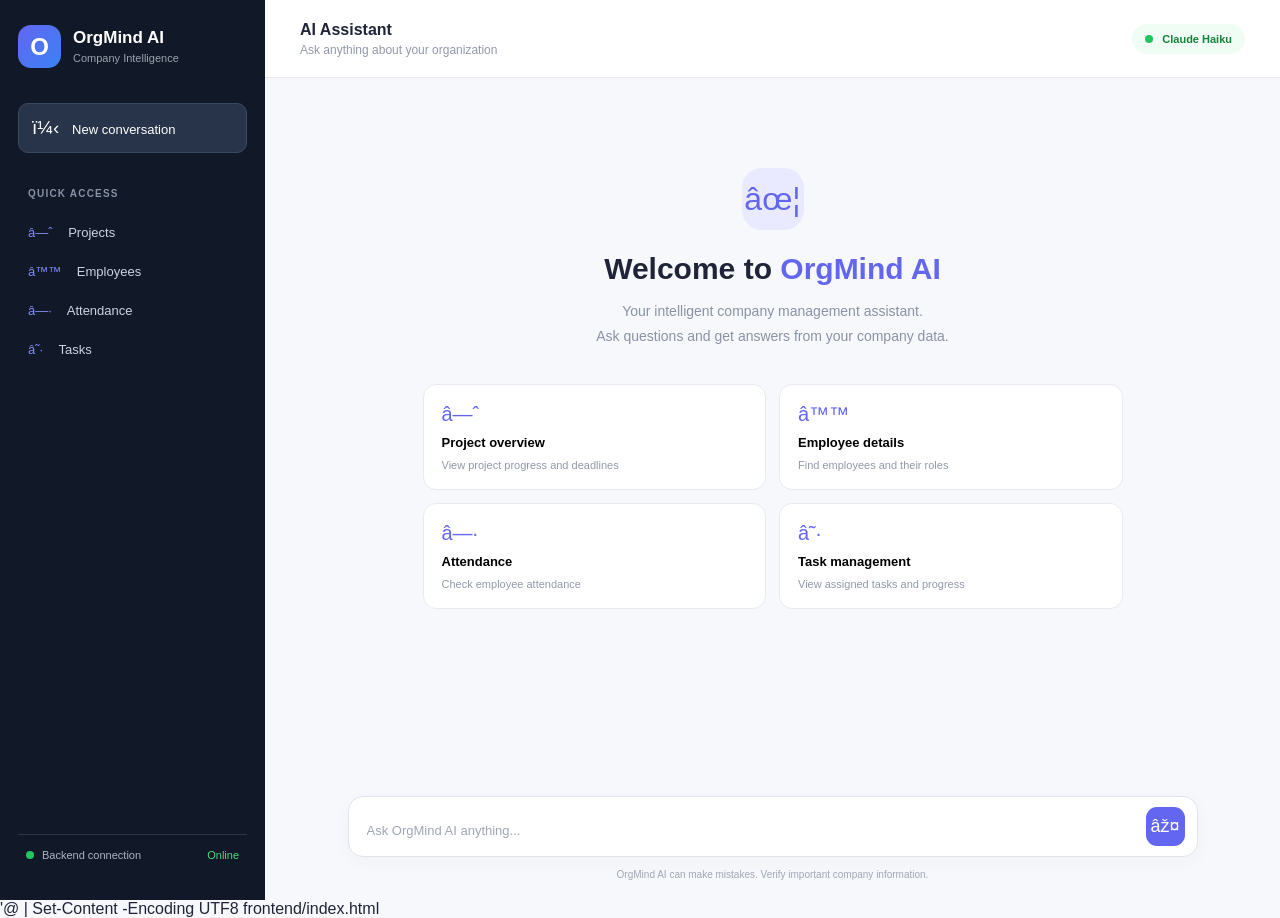
==== frontend/index.html @ 0fbc82f6 "Build OrgMind AI chatbot with Claude integration and frontend" ====
﻿<!DOCTYPE html>
<html lang="en">
<head>
    <meta charset="UTF-8">
    <meta name="viewport" content="width=device-width, initial-scale=1.0">
    <title>OrgMind AI | Company Intelligence</title>
    <link rel="stylesheet" href="style.css">
</head>
<body>

    <div class="app-container">

        <aside class="sidebar">
            <div class="brand">
                <div class="brand-icon">O</div>
                <div>
                    <h2>OrgMind AI</h2>
                    <span>Company Intelligence</span>
                </div>
            </div>

            <button class="new-chat" id="newChatBtn">
                <span>ï¼‹</span> New conversation
            </button>

            <div class="sidebar-section">
                <p class="section-label">QUICK ACCESS</p>
                <button class="suggestion" data-question="Show me all ongoing projects">
                    <span>â—ˆ</span> Projects
                </button>
                <button class="suggestion" data-question="Who works in the Development department?">
                    <span>â™™</span> Employees
                </button>
                <button class="suggestion" data-question="Show Abin's attendance for the last 7 days">
                    <span>â—·</span> Attendance
                </button>
                <button class="suggestion" data-question="What tasks are assigned to Abin?">
                    <span>â˜·</span> Tasks
                </button>
            </div>

            <div class="sidebar-footer">
                <div class="status-dot"></div>
                <span>Backend connection</span>
                <span class="online">Online</span>
            </div>
        </aside>

        <main class="main-content">

            <header class="topbar">
                <div>
                    <h3>AI Assistant</h3>
                    <p>Ask anything about your organization</p>
                </div>
                <div class="model-label">
                    <span class="status-dot"></span>
                    Claude Haiku
                </div>
            </header>

            <section class="chat-area" id="chatArea">

                <div class="welcome-screen" id="welcomeScreen">
                    <div class="welcome-icon">âœ¦</div>
                    <h1>Welcome to <span>OrgMind AI</span></h1>
                    <p>Your intelligent company management assistant.<br>
                    Ask questions and get answers from your company data.</p>

                    <div class="suggestion-grid">
                        <button class="suggestion-card" data-question="Show me all ongoing projects">
                            <span>â—ˆ</span>
                            <strong>Project overview</strong>
                            <small>View project progress and deadlines</small>
                        </button>

                        <button class="suggestion-card" data-question="Who works in the Development department?">
                            <span>â™™</span>
                            <strong>Employee details</strong>
                            <small>Find employees and their roles</small>
                        </button>

                        <button class="suggestion-card" data-question="Show Abin's attendance for the last 7 days">
                            <span>â—·</span>
                            <strong>Attendance</strong>
                            <small>Check employee attendance</small>
                        </button>

                        <button class="suggestion-card" data-question="What tasks are assigned to Abin?">
                            <span>â˜·</span>
                            <strong>Task management</strong>
                            <small>View assigned tasks and progress</small>
                        </button>
                    </div>
                </div>

                <div class="messages" id="messages"></div>

            </section>

            <footer class="input-area">
                <form id="chatForm" class="chat-form">
                    <textarea
                        id="messageInput"
                        placeholder="Ask OrgMind AI anything..."
                        rows="1"
                        maxlength="2000"
                    ></textarea>

                    <button type="submit" id="sendBtn" aria-label="Send message">
                        âž¤
                    </button>
                </form>
                <p class="disclaimer">
                    OrgMind AI can make mistakes. Verify important company information.
                </p>
            </footer>

        </main>
    </div>

    <script src="script.js"></script>
</body>
</html>
'@ | Set-Content -Encoding UTF8 frontend/index.html
---- frontend/style.css ----
﻿* {
    margin: 0;
    padding: 0;
    box-sizing: border-box;
}

body {
    font-family: Inter, "Segoe UI", Arial, sans-serif;
    background: #f7f8fc;
    color: #202438;
}

button, textarea {
    font: inherit;
}

button {
    cursor: pointer;
}

.app-container {
    display: flex;
    height: 100vh;
    overflow: hidden;
}

/* Sidebar */

.sidebar {
    width: 265px;
    background: #111827;
    color: white;
    padding: 25px 18px;
    display: flex;
    flex-direction: column;
    flex-shrink: 0;
}

.brand {
    display: flex;
    align-items: center;
    gap: 12px;
    margin-bottom: 35px;
}

.brand-icon {
    width: 43px;
    height: 43px;
    border-radius: 13px;
    background: linear-gradient(135deg, #6366f1, #3b82f6);
    display: grid;
    place-items: center;
    font-size: 24px;
    font-weight: bold;
}

.brand h2 {
    font-size: 17px;
}

.brand span {
    color: #9ca3af;
    font-size: 11px;
}

.new-chat {
    width: 100%;
    padding: 13px;
    background: #273449;
    color: white;
    border: 1px solid #3b4b62;
    border-radius: 10px;
    text-align: left;
    font-size: 13px;
    margin-bottom: 35px;
}

.new-chat:hover {
    background: #35445c;
}

.new-chat span {
    margin-right: 9px;
    font-size: 19px;
}

.section-label {
    color: #8793a7;
    font-size: 10px;
    font-weight: bold;
    letter-spacing: 1.2px;
    margin: 0 0 14px 10px;
}

.suggestion {
    width: 100%;
    padding: 12px 10px;
    color: #cbd5e1;
    background: transparent;
    border: none;
    border-radius: 8px;
    text-align: left;
    font-size: 13px;
}

.suggestion:hover {
    background: #263449;
}

.suggestion span {
    margin-right: 12px;
    color: #818cf8;
}

.sidebar-footer {
    margin-top: auto;
    padding: 14px 8px;
    border-top: 1px solid #293548;
    display: flex;
    align-items: center;
    gap: 8px;
    color: #aab5c6;
    font-size: 11px;
}

.status-dot {
    width: 8px;
    height: 8px;
    background: #22c55e;
    border-radius: 50%;
    display: inline-block;
}

.online {
    color: #4ade80;
    margin-left: auto;
}

/* Main */

.main-content {
    flex: 1;
    min-width: 0;
    display: flex;
    flex-direction: column;
}

.topbar {
    height: 78px;
    background: white;
    border-bottom: 1px solid #e9ebf1;
    padding: 0 35px;
    display: flex;
    align-items: center;
    justify-content: space-between;
}

.topbar h3 {
    font-size: 16px;
}

.topbar p {
    color: #9299a9;
    font-size: 12px;
    margin-top: 4px;
}

.model-label {
    display: flex;
    align-items: center;
    gap: 9px;
    background: #f0fdf4;
    color: #15803d;
    padding: 9px 13px;
    border-radius: 20px;
    font-size: 11px;
    font-weight: 600;
}

/* Chat area */

.chat-area {
    flex: 1;
    overflow-y: auto;
    padding: 35px 20px;
}

.welcome-screen {
    max-width: 700px;
    margin: 55px auto 0;
    text-align: center;
}

.welcome-icon {
    width: 62px;
    height: 62px;
    display: grid;
    place-items: center;
    margin: 0 auto 22px;
    background: #e9eaff;
    color: #6366f1;
    border-radius: 20px;
    font-size: 32px;
}

.welcome-screen h1 {
    font-size: 30px;
    margin-bottom: 13px;
}

.welcome-screen h1 span {
    color: #6366f1;
}

.welcome-screen > p {
    color: #8b92a4;
    font-size: 14px;
    line-height: 1.8;
}

.suggestion-grid {
    display: grid;
    grid-template-columns: 1fr 1fr;
    gap: 13px;
    margin-top: 35px;
}

.suggestion-card {
    background: white;
    border: 1px solid #e8eaf2;
    border-radius: 13px;
    padding: 18px;
    text-align: left;
    display: flex;
    flex-direction: column;
    gap: 9px;
    transition: 0.2s;
}

.suggestion-card:hover {
    border-color: #818cf8;
    transform: translateY(-2px);
}

.suggestion-card span {
    color: #6366f1;
    font-size: 20px;
}

.suggestion-card strong {
    font-size: 13px;
}

.suggestion-card small {
    color: #9299a9;
    font-size: 11px;
}

/* Messages */

.messages {
    max-width: 850px;
    margin: 0 auto;
    display: flex;
    flex-direction: column;
    gap: 25px;
}

.message {
    display: flex;
    gap: 12px;
    align-items: flex-start;
}

.message.user {
    justify-content: flex-end;
}

.avatar {
    width: 34px;
    height: 34px;
    border-radius: 11px;
    background: #e9eaff;
    color: #6366f1;
    display: grid;
    place-items: center;
    flex-shrink: 0;
    font-weight: bold;
}

.user .avatar {
    order: 2;
    background: #e0e7ff;
    color: #4338ca;
}

.message-content {
    max-width: 75%;
    padding: 14px 17px;
    border-radius: 13px;
    background: white;
    border: 1px solid #eceef4;
    font-size: 13px;
    line-height: 1.8;
    overflow-wrap: anywhere;
}

.user .message-content {
    background: #6366f1;
    color: white;
    border: none;
}

.message-content strong {
    font-weight: 700;
}

.typing {
    color: #858ca0;
    font-size: 13px;
}

/* Input */

.input-area {
    background: #f7f8fc;
    padding: 15px 25px 20px;
}

.chat-form {
    max-width: 850px;
    margin: 0 auto;
    background: white;
    border: 1px solid #e1e4ed;
    border-radius: 15px;
    padding: 10px 12px 10px 18px;
    display: flex;
    align-items: flex-end;
    gap: 12px;
    box-shadow: 0 5px 20px rgba(0,0,0,0.03);
}

.chat-form:focus-within {
    border-color: #818cf8;
}

.chat-form textarea {
    flex: 1;
    resize: none;
    outline: none;
    border: none;
    background: transparent;
    padding: 8px 0;
    font-size: 13px;
    max-height: 120px;
    color: #202438;
}

.chat-form textarea::placeholder {
    color: #a0a6b5;
}

.chat-form button {
    width: 39px;
    height: 39px;
    border: none;
    border-radius: 11px;
    background: #6366f1;
    color: white;
    font-size: 18px;
}

.chat-form button:hover {
    background: #4f46e5;
}

.chat-form button:disabled {
    opacity: 0.5;
    cursor: not-allowed;
}

.disclaimer {
    text-align: center;
    color: #a0a6b5;
    font-size: 10px;
    margin-top: 12px;
}

/* Mobile */

@media (max-width: 700px) {
    .sidebar {
        display: none;
    }

    .topbar {
        padding: 0 18px;
    }

    .chat-area {
        padding: 20px 13px;
    }

    .welcome-screen {
        margin-top: 35px;
    }

    .welcome-screen h1 {
        font-size: 24px;
    }

    .suggestion-grid {
        grid-template-columns: 1fr;
    }

    .message-content {
        max-width: 85%;
    }

    .input-area {
        padding: 10px;
    }
}
Set-Content -Encoding UTF8 frontend/style.css


/* Improved chat messages */

.message-wrapper {
    display: flex;
    flex-direction: column;
    gap: 6px;
    max-width: 75%;
    animation: messageAppear 0.25s ease;
}

.message-content {
    max-width: 100%;
}

.message-time {
    font-size: 10px;
    color: #9ca3af;
    padding: 0 5px;
}

.user .message-time {
    text-align: right;
}

.message-content h3 {
    font-size: 15px;
    margin: 8px 0;
}

.typing-bubble {
    display: flex;
    align-items: center;
    gap: 5px;
    min-width: 65px;
    min-height: 42px;
}

.typing-bubble span {
    width: 7px;
    height: 7px;
    background: #818cf8;
    border-radius: 50%;
    animation: typingBounce 1.2s infinite ease-in-out;
}

.typing-bubble span:nth-child(2) {
    animation-delay: 0.15s;
}

.typing-bubble span:nth-child(3) {
    animation-delay: 0.3s;
}

.chat-form button:disabled {
    opacity: 0.5;
    cursor: not-allowed;
}

@keyframes typingBounce {
    0%, 60%, 100% {
        transform: translateY(0);
    }
    30% {
        transform: translateY(-6px);
    }
}

@keyframes messageAppear {
    from {
        opacity: 0;
        transform: translateY(8px);
    }
    to {
        opacity: 1;
        transform: translateY(0);
    }
}

@media (max-width: 700px) {
    .message-wrapper {
        max-width: 85%;
    }
}
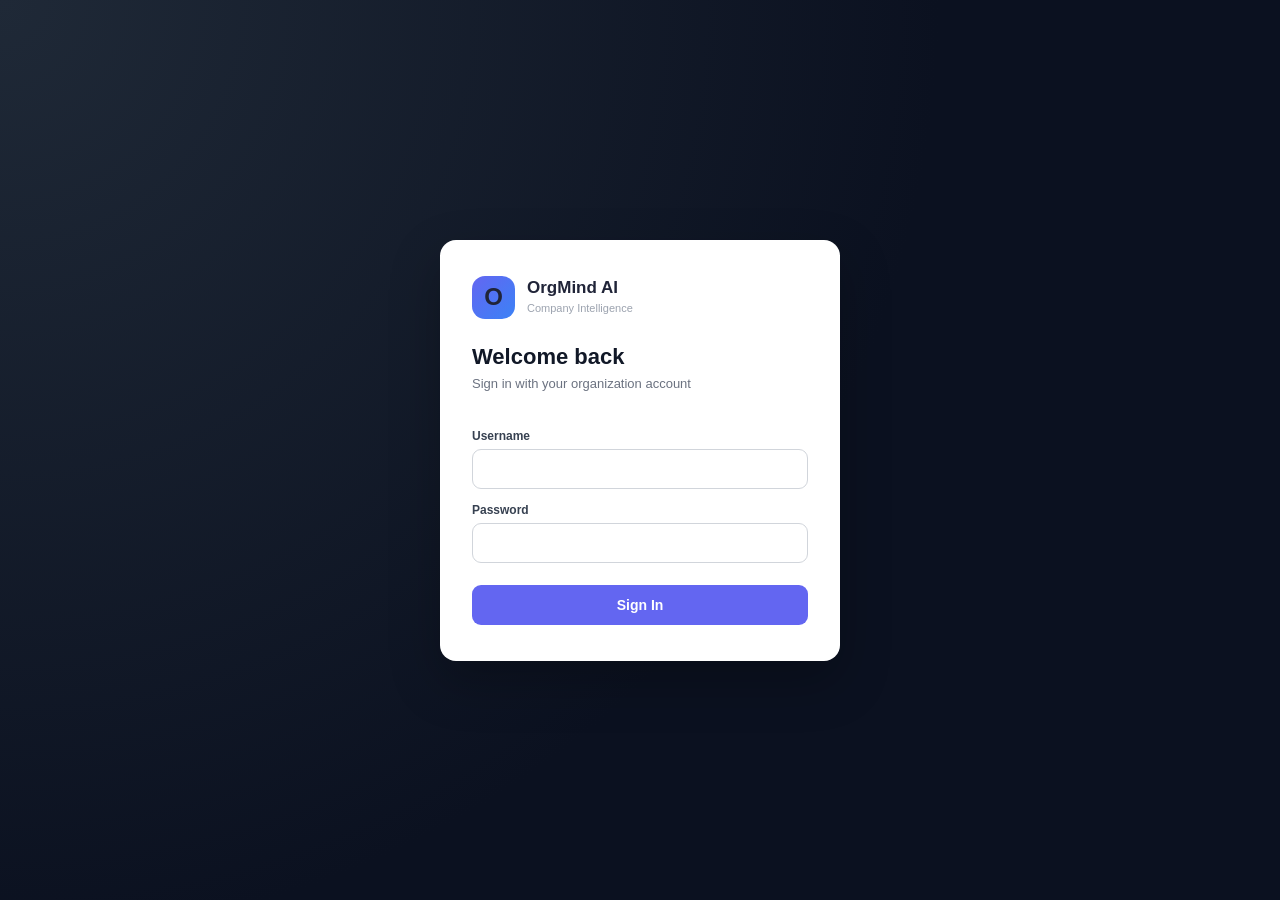
==== commit a14a8bd6: "feat: complete OrgMind AI prototype" ====
--- a/frontend/index.html
+++ b/frontend/index.html
@@ -1,126 +1,20 @@
-﻿<!DOCTYPE html>
+<!DOCTYPE html>
 <html lang="en">
 <head>
     <meta charset="UTF-8">
     <meta name="viewport" content="width=device-width, initial-scale=1.0">
-    <title>OrgMind AI | Company Intelligence</title>
-    <link rel="stylesheet" href="style.css">
+    <title>OrgMind AI</title>
+    <script src="api.js"></script>
 </head>
 <body>
-
-    <div class="app-container">
-
-        <aside class="sidebar">
-            <div class="brand">
-                <div class="brand-icon">O</div>
-                <div>
-                    <h2>OrgMind AI</h2>
-                    <span>Company Intelligence</span>
-                </div>
-            </div>
-
-            <button class="new-chat" id="newChatBtn">
-                <span>ï¼‹</span> New conversation
-            </button>
-
-            <div class="sidebar-section">
-                <p class="section-label">QUICK ACCESS</p>
-                <button class="suggestion" data-question="Show me all ongoing projects">
-                    <span>â—ˆ</span> Projects
-                </button>
-                <button class="suggestion" data-question="Who works in the Development department?">
-                    <span>â™™</span> Employees
-                </button>
-                <button class="suggestion" data-question="Show Abin's attendance for the last 7 days">
-                    <span>â—·</span> Attendance
-                </button>
-                <button class="suggestion" data-question="What tasks are assigned to Abin?">
-                    <span>â˜·</span> Tasks
-                </button>
-            </div>
-
-            <div class="sidebar-footer">
-                <div class="status-dot"></div>
-                <span>Backend connection</span>
-                <span class="online">Online</span>
-            </div>
-        </aside>
-
-        <main class="main-content">
-
-            <header class="topbar">
-                <div>
-                    <h3>AI Assistant</h3>
-                    <p>Ask anything about your organization</p>
-                </div>
-                <div class="model-label">
-                    <span class="status-dot"></span>
-                    Claude Haiku
-                </div>
-            </header>
-
-            <section class="chat-area" id="chatArea">
-
-                <div class="welcome-screen" id="welcomeScreen">
-                    <div class="welcome-icon">âœ¦</div>
-                    <h1>Welcome to <span>OrgMind AI</span></h1>
-                    <p>Your intelligent company management assistant.<br>
-                    Ask questions and get answers from your company data.</p>
-
-                    <div class="suggestion-grid">
-                        <button class="suggestion-card" data-question="Show me all ongoing projects">
-                            <span>â—ˆ</span>
-                            <strong>Project overview</strong>
-                            <small>View project progress and deadlines</small>
-                        </button>
-
-                        <button class="suggestion-card" data-question="Who works in the Development department?">
-                            <span>â™™</span>
-                            <strong>Employee details</strong>
-                            <small>Find employees and their roles</small>
-                        </button>
-
-                        <button class="suggestion-card" data-question="Show Abin's attendance for the last 7 days">
-                            <span>â—·</span>
-                            <strong>Attendance</strong>
-                            <small>Check employee attendance</small>
-                        </button>
-
-                        <button class="suggestion-card" data-question="What tasks are assigned to Abin?">
-                            <span>â˜·</span>
-                            <strong>Task management</strong>
-                            <small>View assigned tasks and progress</small>
-                        </button>
-                    </div>
-                </div>
-
-                <div class="messages" id="messages"></div>
-
-            </section>
-
-            <footer class="input-area">
-                <form id="chatForm" class="chat-form">
-                    <textarea
-                        id="messageInput"
-                        placeholder="Ask OrgMind AI anything..."
-                        rows="1"
-                        maxlength="2000"
-                    ></textarea>
-
-                    <button type="submit" id="sendBtn" aria-label="Send message">
-                        âž¤
-                    </button>
-                </form>
-                <p class="disclaimer">
-                    OrgMind AI can make mistakes. Verify important company information.
-                </p>
-            </footer>
-
-        </main>
-    </div>
-
-    <script src="script.js"></script>
+    <script>
+        const token = getToken();
+        const user = getStoredUser();
+        if (token && user) {
+            window.location.href = user.role === "manager" ? "manager.html" : "employee.html";
+        } else {
+            window.location.href = "login.html";
+        }
+    </script>
 </body>
-</html>
-'@ | Set-Content -Encoding UTF8 frontend/index.html
-
+</html>
